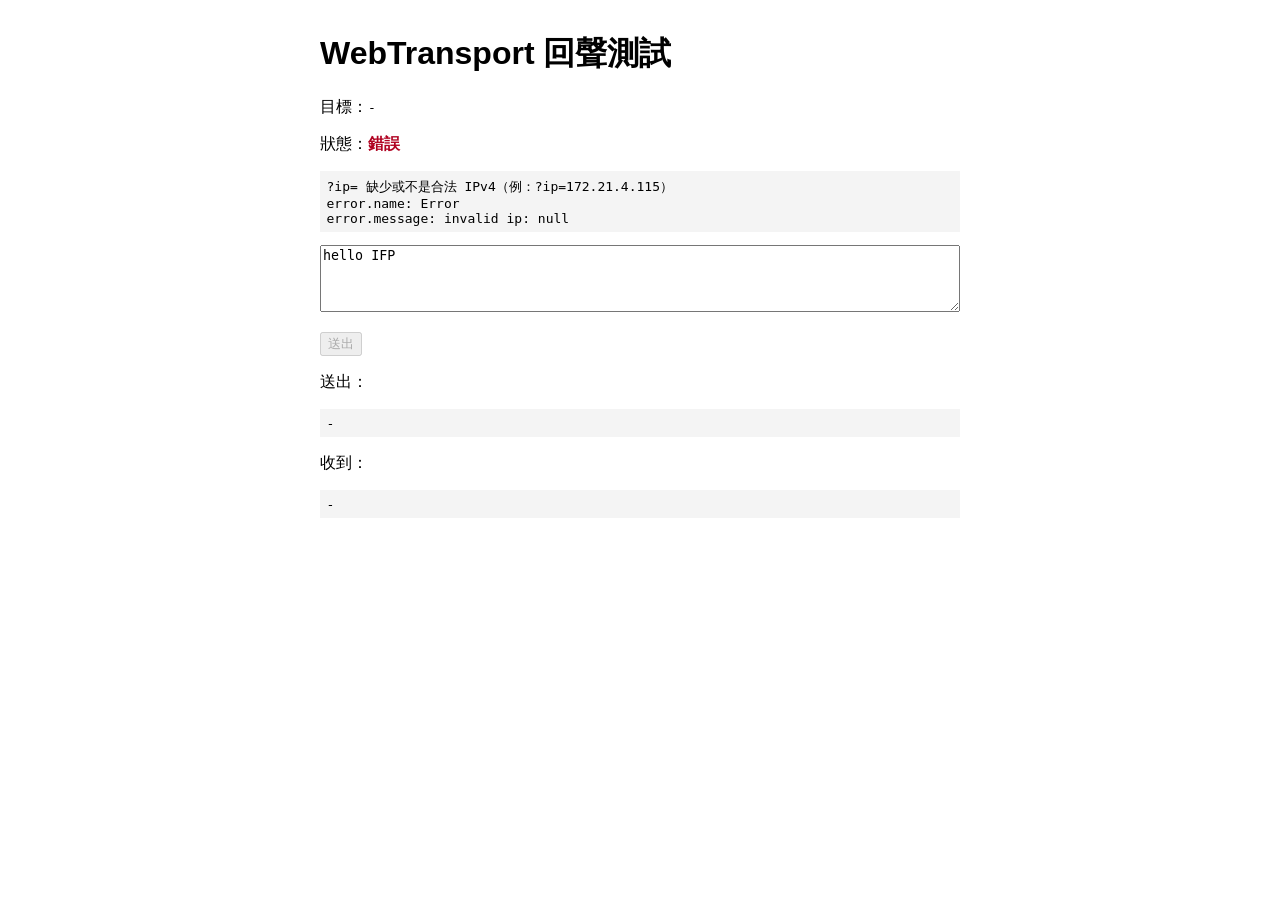
==== index.html @ 833dbcad "feat: 階段 1 WebTransport 回聲測試頁 Co-Authored-By: Claude Opus 5.5 <noreply@anthropic.com>" ====
<!doctype html>
<html lang="zh-Hant">
<head>
<meta charset="utf-8">
<meta name="viewport" content="width=device-width,initial-scale=1">
<title>WebTransport 回聲測試</title>
<style>
  body { font-family: sans-serif; max-width: 640px; margin: 2em auto; padding: 0 1em; }
  #status { font-weight: bold; }
  #status.ok { color: #0a7d2c; }
  #status.err { color: #b00020; }
  textarea { width: 100%; box-sizing: border-box; height: 5em; }
  pre { background: #f4f4f4; padding: .5em; white-space: pre-wrap; word-break: break-all; }
  .same { color: #0a7d2c; } .diff { color: #b00020; }
</style>
</head>
<body>
<h1>WebTransport 回聲測試</h1>
<p>目標：<code id="target">-</code></p>
<p>狀態：<span id="status">尚未連線</span></p>
<pre id="error" hidden></pre>

<textarea id="msg">hello IFP</textarea>
<p><button id="send" disabled>送出</button></p>
<p>送出：<pre id="sent">-</pre></p>
<p>收到：<pre id="recv">-</pre></p>
<p id="cmp"></p>

<script>
'use strict';
const PORT = 8444;
const PATH = '/echo';
const CERT_SHA256_HEX = '6974f8a4a66f7009a10ceba419b7db2340e508e538543037bd6419cc433b2944';

const $ = id => document.getElementById(id);

function setStatus(text, cls) {
  const el = $('status');
  el.textContent = text;
  el.className = cls || '';
}
function showError(prefix, e) {
  const el = $('error');
  el.hidden = false;
  const name = e && e.name ? e.name : typeof e;
  const message = e && e.message ? e.message : String(e);
  el.textContent = prefix + '\nerror.name: ' + name + '\nerror.message: ' + message;
  setStatus('錯誤', 'err');
}
function hexToBytes(hex) {
  const out = new Uint8Array(hex.length / 2);
  for (let i = 0; i < out.length; i++) out[i] = parseInt(hex.substr(i * 2, 2), 16);
  return out;
}
function validIPv4(s) {
  const m = /^(\d{1,3})\.(\d{1,3})\.(\d{1,3})\.(\d{1,3})$/.exec(s || '');
  if (!m) return false;
  return m.slice(1).every(p => Number(p) >= 0 && Number(p) <= 255);
}

let transport = null;

async function connect(url) {
  if (typeof WebTransport === 'undefined') {
    showError('此瀏覽器不支援 WebTransport', new Error('WebTransport is undefined'));
    return;
  }
  setStatus('連線中...');
  try {
    transport = new WebTransport(url, {
      serverCertificateHashes: [{ algorithm: 'sha-256', value: hexToBytes(CERT_SHA256_HEX) }]
    });
    transport.closed.then(
      () => setStatus('連線已關閉'),
      e => showError('連線中斷', e)
    );
    await transport.ready;
    setStatus('已連線', 'ok');
    $('send').disabled = false;
  } catch (e) {
    showError('連線失敗', e);
  }
}

async function sendEcho() {
  const text = $('msg').value;
  $('sent').textContent = text;
  $('recv').textContent = '...';
  $('cmp').textContent = '';
  $('send').disabled = true;
  try {
    const stream = await transport.createBidirectionalStream();
    const writer = stream.writable.getWriter();
    await writer.write(new TextEncoder().encode(text));
    await writer.close();
    const reader = stream.readable.getReader();
    const dec = new TextDecoder();
    let got = '';
    for (;;) {
      const { value, done } = await reader.read();
      if (done) break;
      got += dec.decode(value, { stream: true });
    }
    got += dec.decode();
    $('recv').textContent = got;
    const same = got === text;
    $('cmp').textContent = same ? '相同' : '不相同';
    $('cmp').className = same ? 'same' : 'diff';
  } catch (e) {
    $('recv').textContent = '-';
    showError('送出失敗', e);
  } finally {
    $('send').disabled = false;
  }
}

(function main() {
  const ip = new URLSearchParams(location.search).get('ip');
  if (!validIPv4(ip)) {
    $('target').textContent = '-';
    showError('?ip= 缺少或不是合法 IPv4（例：?ip=172.21.4.115）', new Error('invalid ip: ' + ip));
    return;
  }
  const url = 'https://' + ip + ':' + PORT + PATH;
  $('target').textContent = url;
  $('send').addEventListener('click', sendEcho);
  connect(url);
})();
</script>
</body>
</html>
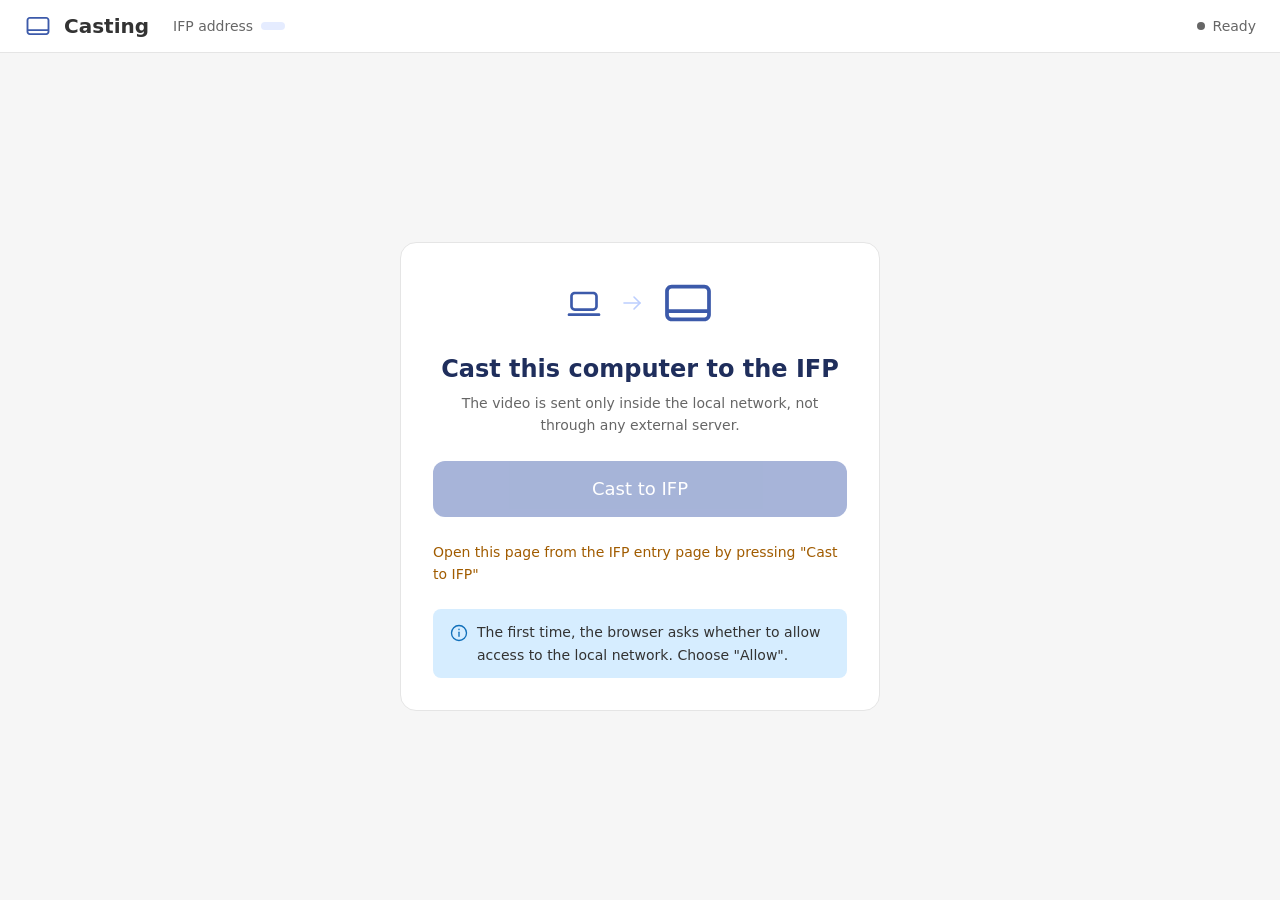
==== commit 5c81ca7b: "feat: 投影頁改用 WebTransport 牽手與 VSDS 樣式 Co-Authored-By: Claude Opus 5.5 <noreply@anthropic.com>" ====
--- a/index.html
+++ b/index.html
@@ -1,131 +1,86 @@
 <!doctype html>
 <html lang="zh-Hant">
 <head>
-<meta charset="utf-8">
-<meta name="viewport" content="width=device-width,initial-scale=1">
-<title>WebTransport 回聲測試</title>
-<style>
-  body { font-family: sans-serif; max-width: 640px; margin: 2em auto; padding: 0 1em; }
-  #status { font-weight: bold; }
-  #status.ok { color: #0a7d2c; }
-  #status.err { color: #b00020; }
-  textarea { width: 100%; box-sizing: border-box; height: 5em; }
-  pre { background: #f4f4f4; padding: .5em; white-space: pre-wrap; word-break: break-all; }
-  .same { color: #0a7d2c; } .diff { color: #b00020; }
-</style>
+  <meta charset="utf-8">
+  <meta name="viewport" content="width=device-width, initial-scale=1">
+  <meta name="color-scheme" content="light dark">
+  <title>Casting</title>
+  <meta name="casting-build" content="pages">
+  <link rel="icon" href="favicon.png" type="image/png">
+  <link rel="stylesheet" href="style.css">
 </head>
-<body>
-<h1>WebTransport 回聲測試</h1>
-<p>目標：<code id="target">-</code></p>
-<p>狀態：<span id="status">尚未連線</span></p>
-<pre id="error" hidden></pre>
+<body class="pages">
+  <!-- Icon sprite (VSDS paths, currentColor). -->
+  <svg width="0" height="0" style="position:absolute" aria-hidden="true" focusable="false">
+    <symbol id="i-ifp" viewBox="0 0 24 24"><path fill-rule="evenodd" clip-rule="evenodd" fill="currentColor" d="M4.99922 4.2002C3.45282 4.2002 2.19922 5.4538 2.19922 7.0002V17.0002C2.19922 18.5466 3.45282 19.8002 4.99922 19.8002H18.9992C20.5456 19.8002 21.7992 18.5466 21.7992 17.0002V7.0002C21.7992 5.4538 20.5456 4.2002 18.9992 4.2002H4.99922ZM3.79922 7.0002C3.79922 6.33745 4.33648 5.8002 4.99922 5.8002H18.9992C19.662 5.8002 20.1992 6.33745 20.1992 7.0002V14.7002H3.79922V7.0002ZM3.79922 16.3002V17.0002C3.79922 17.6629 4.33648 18.2002 4.99922 18.2002H18.9992C19.662 18.2002 20.1992 17.6629 20.1992 17.0002V16.3002H3.79922Z"/></symbol>
+    <symbol id="i-laptop" viewBox="0 0 24 24"><path fill-rule="evenodd" clip-rule="evenodd" fill="currentColor" d="M6.49922 5.2002C4.95282 5.2002 3.69922 6.4538 3.69922 8.0002V14.0002C3.69922 15.5466 4.95282 16.8002 6.49922 16.8002H17.4992C19.0456 16.8002 20.2992 15.5466 20.2992 14.0002V8.0002C20.2992 6.4538 19.0456 5.2002 17.4992 5.2002H6.49922ZM5.29922 8.0002C5.29922 7.33745 5.83648 6.8002 6.49922 6.8002H17.4992C18.162 6.8002 18.6992 7.33745 18.6992 8.0002V14.0002C18.6992 14.6629 18.162 15.2002 17.4992 15.2002H6.49922C5.83648 15.2002 5.29922 14.6629 5.29922 14.0002V8.0002Z"/><path fill="currentColor" d="M2.99922 18.2002C2.55739 18.2002 2.19922 18.5584 2.19922 19.0002C2.19922 19.442 2.55739 19.8002 2.99922 19.8002H20.9992C21.441 19.8002 21.7992 19.442 21.7992 19.0002C21.7992 18.5584 21.441 18.2002 20.9992 18.2002H2.99922Z"/></symbol>
+  </svg>
 
-<textarea id="msg">hello IFP</textarea>
-<p><button id="send" disabled>送出</button></p>
-<p>送出：<pre id="sent">-</pre></p>
-<p>收到：<pre id="recv">-</pre></p>
-<p id="cmp"></p>
+  <header class="topbar">
+    <div class="brand">
+      <svg class="brand-icon" viewBox="0 0 24 24" aria-hidden="true"><use href="#i-ifp"/></svg>
+      <h1 data-i18n="title">Casting</h1>
+    </div>
+    <div class="addr"><span data-i18n="addr">IFP 位址</span><code id="ifpAddr"></code></div>
+    <div class="state" id="stateRow" data-state="idle" role="status" aria-live="polite">
+      <span class="dot"></span><span id="status"></span>
+    </div>
+  </header>
 
-<script>
-'use strict';
-const PORT = 8444;
-const PATH = '/echo';
-const CERT_SHA256_HEX = '6974f8a4a66f7009a10ceba419b7db2340e508e538543037bd6419cc433b2944';
+  <main class="layout">
 
-const $ = id => document.getElementById(id);
+    <!-- PC -> IFP: side panel (on the Pages build this is the single centered card). -->
+    <aside class="side">
+      <section class="card">
 
-function setStatus(text, cls) {
-  const el = $('status');
-  el.textContent = text;
-  el.className = cls || '';
-}
-function showError(prefix, e) {
-  const el = $('error');
-  el.hidden = false;
-  const name = e && e.name ? e.name : typeof e;
-  const message = e && e.message ? e.message : String(e);
-  el.textContent = prefix + '\nerror.name: ' + name + '\nerror.message: ' + message;
-  setStatus('錯誤', 'err');
-}
-function hexToBytes(hex) {
-  const out = new Uint8Array(hex.length / 2);
-  for (let i = 0; i < out.length; i++) out[i] = parseInt(hex.substr(i * 2, 2), 16);
-  return out;
-}
-function validIPv4(s) {
-  const m = /^(\d{1,3})\.(\d{1,3})\.(\d{1,3})\.(\d{1,3})$/.exec(s || '');
-  if (!m) return false;
-  return m.slice(1).every(p => Number(p) >= 0 && Number(p) <= 255);
-}
+        <!-- Pages build only: laptop -> IFP picture and the idle / casting headline. -->
+        <div class="pages-only pg-hero" aria-hidden="true">
+          <svg class="pg-laptop" viewBox="0 0 24 24"><use href="#i-laptop"/></svg>
+          <svg class="pg-arrow" viewBox="0 0 24 24" fill="none" stroke="currentColor" stroke-width="1.6" stroke-linecap="round" stroke-linejoin="round"><path d="M4 12h16"/><path d="M14 6l6 6-6 6"/></svg>
+          <svg class="pg-ifp" viewBox="0 0 24 24"><use href="#i-ifp"/></svg>
+        </div>
+        <div class="pages-only pg-text">
+          <h2 class="pg-idle" data-i18n="castTitle">把電腦畫面投到 IFP</h2>
+          <h2 class="pg-casting" data-i18n="castingTitle">正在投放到 IFP</h2>
+          <p class="pg-idle" data-i18n="castLanNote"></p>
+          <p class="pg-casting" data-i18n="castKeepOpen"></p>
+        </div>
 
-let transport = null;
+        <button id="castBtn" class="btn primary" type="button" data-i18n="castBtn">投放到 IFP</button>
+        <button id="stopCastBtn" class="btn stop" type="button" data-i18n="stop" hidden>停止投放</button>
+        <p id="castHint" class="hint" hidden></p>
 
-async function connect(url) {
-  if (typeof WebTransport === 'undefined') {
-    showError('此瀏覽器不支援 WebTransport', new Error('WebTransport is undefined'));
-    return;
-  }
-  setStatus('連線中...');
-  try {
-    transport = new WebTransport(url, {
-      serverCertificateHashes: [{ algorithm: 'sha-256', value: hexToBytes(CERT_SHA256_HEX) }]
-    });
-    transport.closed.then(
-      () => setStatus('連線已關閉'),
-      e => showError('連線中斷', e)
-    );
-    await transport.ready;
-    setStatus('已連線', 'ok');
-    $('send').disabled = false;
-  } catch (e) {
-    showError('連線失敗', e);
-  }
-}
+        <!-- PIN gate for casting only: shown when casting is requested without a valid session cookie. -->
+        <form id="pinView" class="pin" hidden>
+          <label for="pinInput" data-i18n="pinLabel">IFP 上顯示的 6 位數 PIN</label>
+          <input id="pinInput" inputmode="numeric" autocomplete="off" maxlength="6" pattern="[0-9]{6}" size="8">
+          <div id="pinError"></div>
+          <button id="pinBtn" class="btn primary" type="submit" data-i18n="pinOk">開始投放</button>
+          <button id="pinCancelBtn" class="btn quiet" type="button" data-i18n="pinCancel">取消</button>
+        </form>
 
-async function sendEcho() {
-  const text = $('msg').value;
-  $('sent').textContent = text;
-  $('recv').textContent = '...';
-  $('cmp').textContent = '';
-  $('send').disabled = true;
-  try {
-    const stream = await transport.createBidirectionalStream();
-    const writer = stream.writable.getWriter();
-    await writer.write(new TextEncoder().encode(text));
-    await writer.close();
-    const reader = stream.readable.getReader();
-    const dec = new TextDecoder();
-    let got = '';
-    for (;;) {
-      const { value, done } = await reader.read();
-      if (done) break;
-      got += dec.decode(value, { stream: true });
-    }
-    got += dec.decode();
-    $('recv').textContent = got;
-    const same = got === text;
-    $('cmp').textContent = same ? '相同' : '不相同';
-    $('cmp').className = same ? 'same' : 'diff';
-  } catch (e) {
-    $('recv').textContent = '-';
-    showError('送出失敗', e);
-  } finally {
-    $('send').disabled = false;
-  }
-}
+        <div class="pages-only pg-note pg-idle">
+          <svg viewBox="0 0 24 24" fill="none" stroke="currentColor" stroke-width="1.6" stroke-linecap="round" aria-hidden="true"><circle cx="12" cy="12" r="9"/><path d="M12 11v5"/><path d="M12 7.5v.5"/></svg>
+          <span data-i18n="lanPermission"></span>
+        </div>
 
-(function main() {
-  const ip = new URLSearchParams(location.search).get('ip');
-  if (!validIPv4(ip)) {
-    $('target').textContent = '-';
-    showError('?ip= 缺少或不是合法 IPv4（例：?ip=172.21.4.115）', new Error('invalid ip: ' + ip));
-    return;
-  }
-  const url = 'https://' + ip + ':' + PORT + PATH;
-  $('target').textContent = url;
-  $('send').addEventListener('click', sendEcho);
-  connect(url);
-})();
-</script>
+      </section>
+
+      <details id="advanced" class="advanced">
+        <summary data-i18n="advanced">進階設定</summary>
+        <div class="diag-title" data-i18n="diag">診斷資訊</div>
+        <div id="castStats" class="stats"></div>
+      </details>
+    </aside>
+
+    <!-- Pages build only: where to watch the IFP screen. The link is filled in by app.js from ?ip=. -->
+    <p id="viewRow" class="pages-only pg-foot" hidden><span data-i18n="viewPre"></span><a id="viewLink" href="#"></a></p>
+  </main>
+
+  <script src="common.js"></script>
+  <script src="fingerprints.js"></script>
+  <script src="wt.js"></script>
+  <script src="rtccast.js"></script>
+  <script src="app.js"></script>
 </body>
 </html>
--- a/style.css
+++ b/style.css
@@ -0,0 +1,309 @@
+/* Casting connect page. System fonts only, no external resources. Light and dark follow prefers-color-scheme.
+   Colors come from the Casting design drafts (VSDS tokens); the dark set is the VSDS inverse series. */
+:root {
+  color-scheme: light dark;
+  --bg: #f6f6f6;
+  --surface: #ffffff;            /* top bar and cards */
+  --line: #e5e5e5;
+  --text: #333333;
+  --muted: #666666;
+  --title: #1f2e5c;              /* external page headline */
+  --receive-title: #1f2e5c;
+  --brand: #3c5aaa;              /* logo, card icon, focus ring */
+  --link: #3c5aaa;
+  --link-hover: #2f3e6d;
+  --primary: #3c5aaa;
+  --primary-hover: #2f3e6d;      /* not in the drafts */
+  --primary-text: #ffffff;
+  --quiet-hover: #e5ecff;        /* not in the drafts */
+  --danger: #db0025;
+  --danger-hover: #b8001f;       /* not in the drafts */
+  --danger-text: #db0025;        /* error text on surface; same as --danger on light */
+  --warn: #a15c00;               /* not in the drafts */
+  --chip-bg: #e5ecff;
+  --chip-text: #1f2e5c;
+  --receive-bg: #f6f9ff;
+  --receive-border: #bccefe;
+  --receive-icon: #3c5aaa;
+  --receive-hint: #666666;
+  --arrow: #bccefe;
+  --ok-bg: #e7f7d0;
+  --ok-dot: #48720f;
+  --ok-text: #333333;
+  --ok-icon: #48720f;
+  --note-bg: #d6edff;
+  --note-icon: #106fba;
+  --note-text: #333333;
+  --input-bg: #ffffff;
+  --input-border: #4d4d4d;
+  --input-text: #333333;
+  --tool-bg: rgba(255, 255, 255, 0.92);
+  --tool-text: #333333;
+  --font-mono: "Space Mono", ui-monospace, Consolas, monospace;
+}
+@media (prefers-color-scheme: dark) {
+  :root {
+    --bg: #000000;
+    --surface: #2a2a2a;
+    --line: #4d4d4d;
+    --text: #ffffff;
+    --muted: #cfcfcf;
+    --title: #e5ecff;
+    --receive-title: #ffffff;
+    --brand: #5d80ed;
+    --link: #bccefe;
+    --link-hover: #e5ecff;
+    --primary: #3c5aaa;
+    --primary-hover: #4d6cbd;
+    --quiet-hover: #2f3e6d;
+    --danger: #db0025;
+    --danger-hover: #f01a3d;
+    --danger-text: #ff7a8f;
+    --warn: #ffb454;
+    --chip-bg: #2f3e6d;
+    --chip-text: #e5ecff;
+    --receive-bg: #1f2e5c;
+    --receive-border: #41538a;
+    --receive-icon: #bccefe;
+    --receive-hint: #e5ecff;
+    --arrow: #41538a;
+    --ok-bg: #48720f;
+    --ok-dot: #e7f7d0;
+    --ok-text: #ffffff;
+    --ok-icon: #e7f7d0;
+    --note-bg: #106fba;
+    --note-icon: #ffffff;
+    --note-text: #ffffff;
+    --input-bg: #000000;
+    --input-border: #666666;
+    --input-text: #ffffff;
+    --tool-bg: rgba(42, 42, 42, 0.92);
+    --tool-text: #ffffff;
+  }
+}
+
+* { box-sizing: border-box; }
+[hidden] { display: none !important; }
+html, body { margin: 0; }
+body {
+  font-family: Inter, "Noto Sans TC", system-ui, -apple-system, "Segoe UI", "PingFang TC", "Microsoft JhengHei", sans-serif;
+  background: var(--bg);
+  color: var(--text);
+  min-height: 100vh;
+  display: flex;
+  flex-direction: column;
+}
+a { color: var(--link); }
+a:hover { color: var(--link-hover); }
+
+/* One compact bar: brand, IFP address, state. */
+.topbar {
+  display: flex;
+  flex-wrap: wrap;
+  align-items: center;
+  gap: 8px 24px;
+  padding: 12px 24px;
+  background: var(--surface);
+  border-bottom: 1px solid var(--line);
+}
+.brand { display: flex; align-items: center; gap: 12px; }
+.brand-icon { width: 28px; height: 28px; flex: none; color: var(--brand); }
+h1 { font-size: 20px; font-weight: 700; line-height: 1.2; margin: 0; }
+h2 { font-size: 18px; font-weight: 700; line-height: 1.4; margin: 0; }
+.addr { display: flex; align-items: center; gap: 8px; font-size: 14px; color: var(--muted); }
+.addr code {
+  font-family: var(--font-mono);
+  background: var(--chip-bg);
+  color: var(--chip-text);
+  padding: 4px 12px;
+  border-radius: 9999px;
+  font-size: 14px;
+  word-break: break-all;
+}
+.state {
+  display: flex;
+  align-items: center;
+  gap: 8px;
+  min-height: 24px;
+  margin-left: auto;
+  font-size: 14px;
+  font-weight: 500;
+  color: var(--muted);
+}
+.dot { width: 8px; height: 8px; border-radius: 50%; background: var(--muted); flex: none; }
+/* Casting / receiving: green status label. */
+.state[data-state="casting"], .state[data-state="receiving"] {
+  padding: 4px 12px;
+  border-radius: 9999px;
+  background: var(--ok-bg);
+  color: var(--ok-text);
+}
+.state[data-state="casting"] .dot, .state[data-state="receiving"] .dot { background: var(--ok-dot); }
+.state[data-state="error"] .dot { background: var(--danger); }
+.state[data-state="error"] #status { color: var(--danger-text); }
+#status { overflow-wrap: anywhere; }
+
+/* IFP page: the receive area takes the width, casting sits in a side panel (wraps below on narrow screens). */
+.layout {
+  display: flex;
+  flex-wrap: wrap;
+  align-items: flex-start;
+  gap: 16px;
+  width: 100%;
+  max-width: 1600px;
+  margin: 0 auto;
+  padding: 16px 24px;
+}
+.receive { flex: 999 1 560px; min-width: 0; }
+.receive-idle {
+  display: flex;
+  flex-direction: column;
+  align-items: center;
+  justify-content: center;
+  gap: 16px;
+  min-height: 520px;
+  padding: 24px;
+  text-align: center;
+  background: var(--receive-bg);
+  border: 2px dashed var(--receive-border);
+  border-radius: 16px;
+}
+.receive-icon { width: 72px; height: 72px; color: var(--receive-icon); }
+.receive-idle h2 { font-size: 24px; line-height: 1.2; color: var(--receive-title); }
+.receive-idle .hint { font-size: 14px; line-height: 1.6; }
+.side { flex: 1 1 360px; max-width: 420px; display: flex; flex-direction: column; gap: 12px; min-width: 0; }
+.card {
+  background: var(--surface);
+  border: 1px solid var(--line);
+  border-radius: 16px;
+  padding: 24px;
+  display: flex;
+  flex-direction: column;
+  gap: 16px;
+}
+.card-head { display: flex; align-items: center; gap: 8px; }
+.card-head svg { width: 24px; height: 24px; flex: none; color: var(--brand); }
+
+.btn {
+  appearance: none;
+  border: 0;
+  border-radius: 12px;
+  font: inherit;
+  font-size: 18px;
+  font-weight: 500;
+  padding: 0 24px;
+  min-height: 56px;
+  cursor: pointer;
+  width: 100%;
+  background: var(--primary);
+  color: var(--primary-text);
+}
+.btn.big { width: auto; min-width: 280px; }
+.btn.primary:hover:not(:disabled) { background: var(--primary-hover); }
+.btn.stop, .btn.stop:hover:not(:disabled) { background: var(--danger); color: #ffffff; }
+.btn.stop:hover:not(:disabled) { background: var(--danger-hover); }
+.btn.quiet { min-height: 40px; background: transparent; color: var(--link); font-size: 16px; }
+.btn.quiet:hover:not(:disabled) { background: var(--quiet-hover); }
+.btn:disabled { opacity: 0.45; cursor: not-allowed; }
+.btn:focus-visible, input:focus-visible, summary:focus-visible, a:focus-visible { outline: 3px solid var(--brand); outline-offset: 2px; }
+.hint { font-size: 14px; line-height: 1.6; color: var(--warn); margin: 0; }
+.hint.info { color: var(--receive-hint); }
+.note-text { margin: 0; font-size: 14px; line-height: 1.6; color: var(--muted); }
+.note-text.legacy { border-top: 1px solid var(--line); padding-top: 16px; }
+
+/* PIN form: label, big input, submit, quiet cancel. */
+.pin { display: flex; flex-direction: column; gap: 12px; margin: 0; }
+.pin label { font-size: 14px; font-weight: 500; line-height: 1.2; }
+#pinInput {
+  width: 100%;
+  height: 56px;
+  padding: 0 16px;
+  font-family: var(--font-mono);
+  font-size: 24px;
+  letter-spacing: 8px;
+  text-align: center;
+  border-radius: 8px;
+  border: 1px solid var(--input-border);
+  background: var(--input-bg);
+  color: var(--input-text);
+}
+#pinError { font-size: 14px; line-height: 1.6; color: var(--danger-text); }
+#pinError:empty { display: none; }
+
+details.advanced { padding: 0 8px; }
+details.advanced summary { cursor: pointer; font-size: 14px; color: var(--muted); padding: 8px 0; }
+.diag-title { font-size: 12px; color: var(--muted); margin: 12px 0 4px; }
+.stats { font-family: var(--font-mono); font-size: 12px; line-height: 1.6; color: var(--muted); overflow-wrap: anywhere; min-height: 1.3em; }
+
+#receiveStage { position: relative; background: #000; border-radius: 16px; overflow: hidden; }
+#receiveStage video { display: block; width: 100%; max-height: calc(100vh - 90px); object-fit: contain; background: #000; outline: none; touch-action: none; user-select: none; }
+#receiveStage:fullscreen { display: flex; align-items: center; justify-content: center; border-radius: 0; }
+#receiveStage:fullscreen video { max-height: 100vh; height: 100%; }
+.stage-tools { position: absolute; top: 10px; right: 10px; display: flex; gap: 8px; z-index: 2; }
+.tool {
+  appearance: none;
+  border: 0;
+  border-radius: 8px;
+  padding: 8px 12px;
+  font: inherit;
+  font-size: 14px;
+  background: var(--tool-bg);
+  color: var(--tool-text);
+  cursor: pointer;
+}
+.tool.stop { background: var(--danger); color: #ffffff; }
+
+/* ---- Pages build (body.pages): one centered card ---------------------------------------------------- */
+.pages-only { display: none; }
+body.pages .layout { flex: 1; flex-direction: column; flex-wrap: nowrap; align-items: center; justify-content: center; padding: 32px 16px; }
+body.pages .side {
+  flex: none;
+  width: 100%;
+  max-width: 480px;
+  gap: 0;
+  padding: 32px;
+  background: var(--surface);
+  border: 1px solid var(--line);
+  border-radius: 16px;
+}
+body.pages .card { background: none; border: 0; border-radius: 0; padding: 0; gap: 24px; }
+body.pages .pg-hero { display: flex; align-items: center; justify-content: center; gap: 16px; color: var(--brand); }
+body.pages .pg-laptop { width: 40px; height: 40px; }
+body.pages .pg-arrow { width: 24px; height: 24px; color: var(--arrow); }
+body.pages .pg-ifp { width: 56px; height: 56px; }
+body.pages .pg-text { display: flex; flex-direction: column; gap: 8px; text-align: center; }
+body.pages .pg-text h2 { font-size: 24px; line-height: 1.2; color: var(--title); }
+body.pages .pg-text p { margin: 0; font-size: 14px; line-height: 1.6; color: var(--muted); }
+body.pages .pg-note {
+  display: flex;
+  gap: 8px;
+  padding: 12px 16px;
+  border-radius: 8px;
+  background: var(--note-bg);
+  color: var(--note-text);
+  font-size: 14px;
+  line-height: 1.6;
+}
+body.pages .pg-note svg { width: 20px; height: 20px; flex: none; margin-top: 2px; color: var(--note-icon); }
+body.pages .pg-foot { display: block; margin: 16px 0 0; font-size: 12px; line-height: 1.6; color: var(--muted); }
+/* Diagnostics sit at the bottom of the card, and only while casting. */
+body.pages .advanced { margin-top: 24px; padding: 12px 0 0; border-top: 1px solid var(--line); }
+body.pages .advanced summary { padding: 0; }
+body.pages:not([data-state="casting"]) .advanced { display: none; }
+/* Casting: headline, hint and the hero turn green; the idle-only note goes away. */
+.pg-casting { display: none; }
+body.pages[data-state="casting"] .pg-hero { color: var(--ok-icon); }
+body.pages[data-state="casting"] .pg-arrow { color: var(--ok-icon); }
+body.pages[data-state="casting"] .pg-idle, body.pages[data-state="casting"] .pg-foot { display: none; }
+body.pages[data-state="casting"] .pg-casting { display: block; }
+
+/* Narrow screens: one column, receive area first. */
+@media (max-width: 900px) {
+  .side { max-width: none; }
+  .receive-idle { min-height: 260px; }
+  .btn.big { min-width: 0; width: 100%; }
+  .topbar { padding: 10px 12px; }
+  .layout { padding: 12px; }
+  body.pages .layout { padding: 24px 12px; }
+  body.pages .side { max-width: 480px; padding: 24px; }
+}
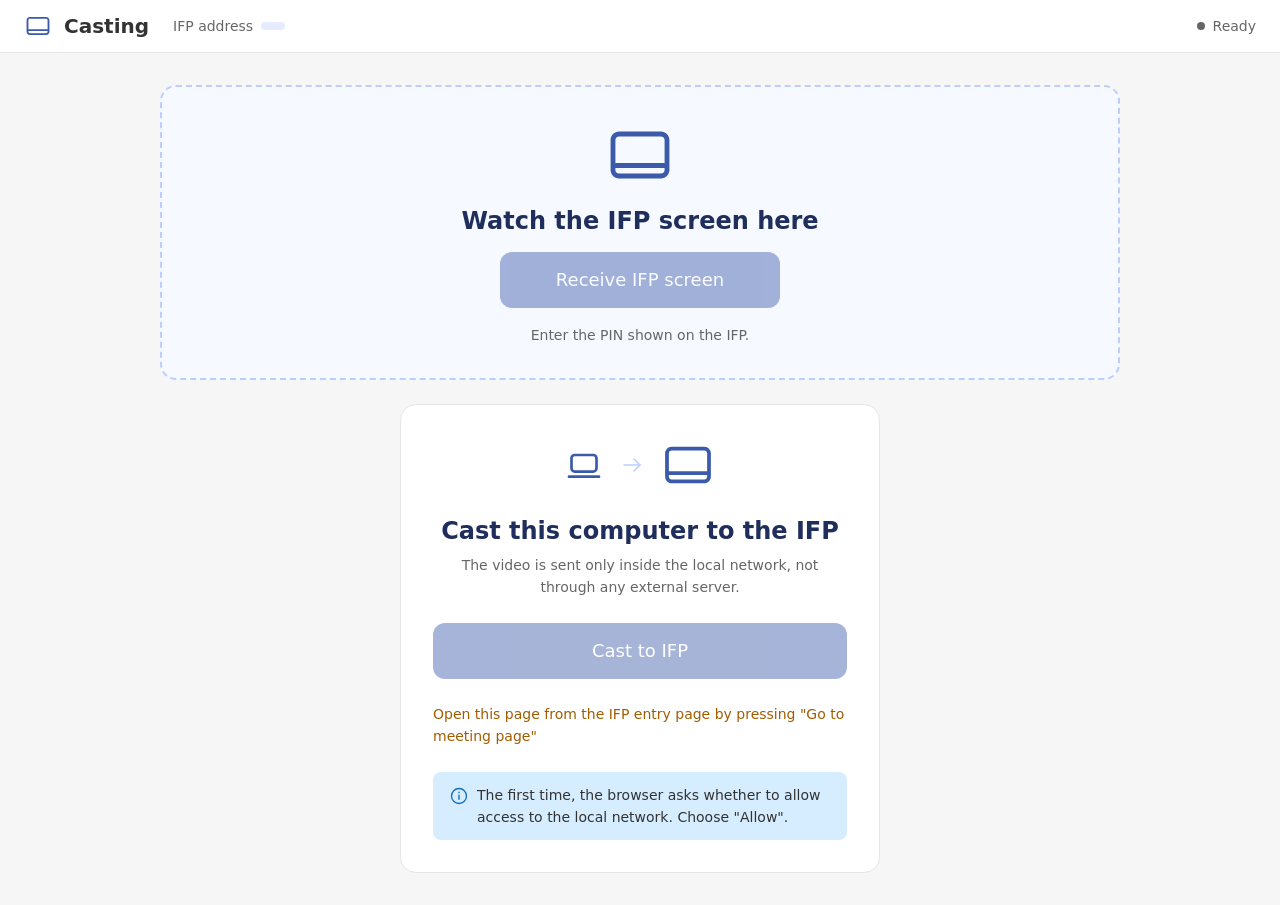
==== commit 068d04d2: "feat: 正式網頁換成 Casting 會議新版 正式路徑改成第 2 輪新版網頁：收看與投放只走 WebTransport 8444 並要求 PIN，連不上 IFP 時提示先開始會議。預覽目錄 pr" ====
--- a/index.html
+++ b/index.html
@@ -28,6 +28,25 @@
   </header>
 
   <main class="layout">
+    <!-- IFP -> PC: the main area. Idle shows the big receive button; receiving plays WebRTC into the video. -->
+    <section class="receive" aria-labelledby="receiveTitle">
+      <div id="receiveIdle" class="receive-idle">
+        <svg class="receive-icon" viewBox="0 0 24 24" aria-hidden="true"><use href="#i-ifp"/></svg>
+        <h2 id="receiveTitle" data-i18n="receiveTitle">在這裡看 IFP 的畫面</h2>
+        <button id="receiveBtn" class="btn primary big" type="button" data-i18n="receiveBtn">接收 IFP 畫面</button>
+        <p class="hint info" data-i18n="receiveHint"></p>
+      </div>
+      <div id="receiveWrap" hidden>
+        <div id="receiveStage">
+          <div class="stage-tools">
+            <button id="unmuteBtn" class="tool" type="button" data-i18n="unmute" hidden>開啟聲音</button>
+            <button id="fullscreenBtn" class="tool" type="button" data-i18n="fullscreen">全螢幕</button>
+            <button id="stopReceiveBtn" class="tool stop" type="button" data-i18n="stopReceive" hidden>停止接收</button>
+          </div>
+          <video id="receiveVideo" autoplay muted playsinline tabindex="0" hidden></video>
+        </div>
+      </div>
+    </section>
 
     <!-- PC -> IFP: side panel (on the Pages build this is the single centered card). -->
     <aside class="side">
@@ -50,7 +69,7 @@
         <button id="stopCastBtn" class="btn stop" type="button" data-i18n="stop" hidden>停止投放</button>
         <p id="castHint" class="hint" hidden></p>
 
-        <!-- PIN gate for casting only: shown when casting is requested without a valid session cookie. -->
+        <!-- PIN gate for casting and watching: shown when either is requested without a login token. -->
         <form id="pinView" class="pin" hidden>
           <label for="pinInput" data-i18n="pinLabel">IFP 上顯示的 6 位數 PIN</label>
           <input id="pinInput" inputmode="numeric" autocomplete="off" maxlength="6" pattern="[0-9]{6}" size="8">
@@ -63,23 +82,22 @@
           <svg viewBox="0 0 24 24" fill="none" stroke="currentColor" stroke-width="1.6" stroke-linecap="round" aria-hidden="true"><circle cx="12" cy="12" r="9"/><path d="M12 11v5"/><path d="M12 7.5v.5"/></svg>
           <span data-i18n="lanPermission"></span>
         </div>
-
       </section>
 
       <details id="advanced" class="advanced">
         <summary data-i18n="advanced">進階設定</summary>
         <div class="diag-title" data-i18n="diag">診斷資訊</div>
         <div id="castStats" class="stats"></div>
+        <div id="receiveStats" class="stats"></div>
       </details>
     </aside>
-
-    <!-- Pages build only: where to watch the IFP screen. The link is filled in by app.js from ?ip=. -->
-    <p id="viewRow" class="pages-only pg-foot" hidden><span data-i18n="viewPre"></span><a id="viewLink" href="#"></a></p>
   </main>
 
   <script src="common.js"></script>
   <script src="fingerprints.js"></script>
   <script src="wt.js"></script>
+  <script src="remote-input.js"></script>
+  <script src="whep.js"></script>
   <script src="rtccast.js"></script>
   <script src="app.js"></script>
 </body>
--- a/style.css
+++ b/style.css
@@ -208,8 +208,6 @@
 .btn:focus-visible, input:focus-visible, summary:focus-visible, a:focus-visible { outline: 3px solid var(--brand); outline-offset: 2px; }
 .hint { font-size: 14px; line-height: 1.6; color: var(--warn); margin: 0; }
 .hint.info { color: var(--receive-hint); }
-.note-text { margin: 0; font-size: 14px; line-height: 1.6; color: var(--muted); }
-.note-text.legacy { border-top: 1px solid var(--line); padding-top: 16px; }
 
 /* PIN form: label, big input, submit, quiet cancel. */
 .pin { display: flex; flex-direction: column; gap: 12px; margin: 0; }
@@ -285,7 +283,10 @@
   line-height: 1.6;
 }
 body.pages .pg-note svg { width: 20px; height: 20px; flex: none; margin-top: 2px; color: var(--note-icon); }
-body.pages .pg-foot { display: block; margin: 16px 0 0; font-size: 12px; line-height: 1.6; color: var(--muted); }
+/* The receive area sits above the card, in the same column. */
+body.pages .layout { gap: 24px; }
+body.pages .receive { flex: none; width: 100%; max-width: 960px; }
+body.pages .receive-idle { min-height: 0; padding: 32px 24px; }
 /* Diagnostics sit at the bottom of the card, and only while casting. */
 body.pages .advanced { margin-top: 24px; padding: 12px 0 0; border-top: 1px solid var(--line); }
 body.pages .advanced summary { padding: 0; }
@@ -294,8 +295,13 @@
 .pg-casting { display: none; }
 body.pages[data-state="casting"] .pg-hero { color: var(--ok-icon); }
 body.pages[data-state="casting"] .pg-arrow { color: var(--ok-icon); }
-body.pages[data-state="casting"] .pg-idle, body.pages[data-state="casting"] .pg-foot { display: none; }
+body.pages[data-state="casting"] .pg-idle { display: none; }
 body.pages[data-state="casting"] .pg-casting { display: block; }
+
+/* IFP entry page (portal.html on :8080): one card with a single button. */
+.portal { flex: 1; display: flex; align-items: center; justify-content: center; padding: 32px 16px; }
+.portal-card { width: 100%; max-width: 480px; padding: 32px; gap: 24px; text-align: center; }
+.portal-card p { margin: 0; font-size: 14px; line-height: 1.6; color: var(--muted); }
 
 /* Narrow screens: one column, receive area first. */
 @media (max-width: 900px) {
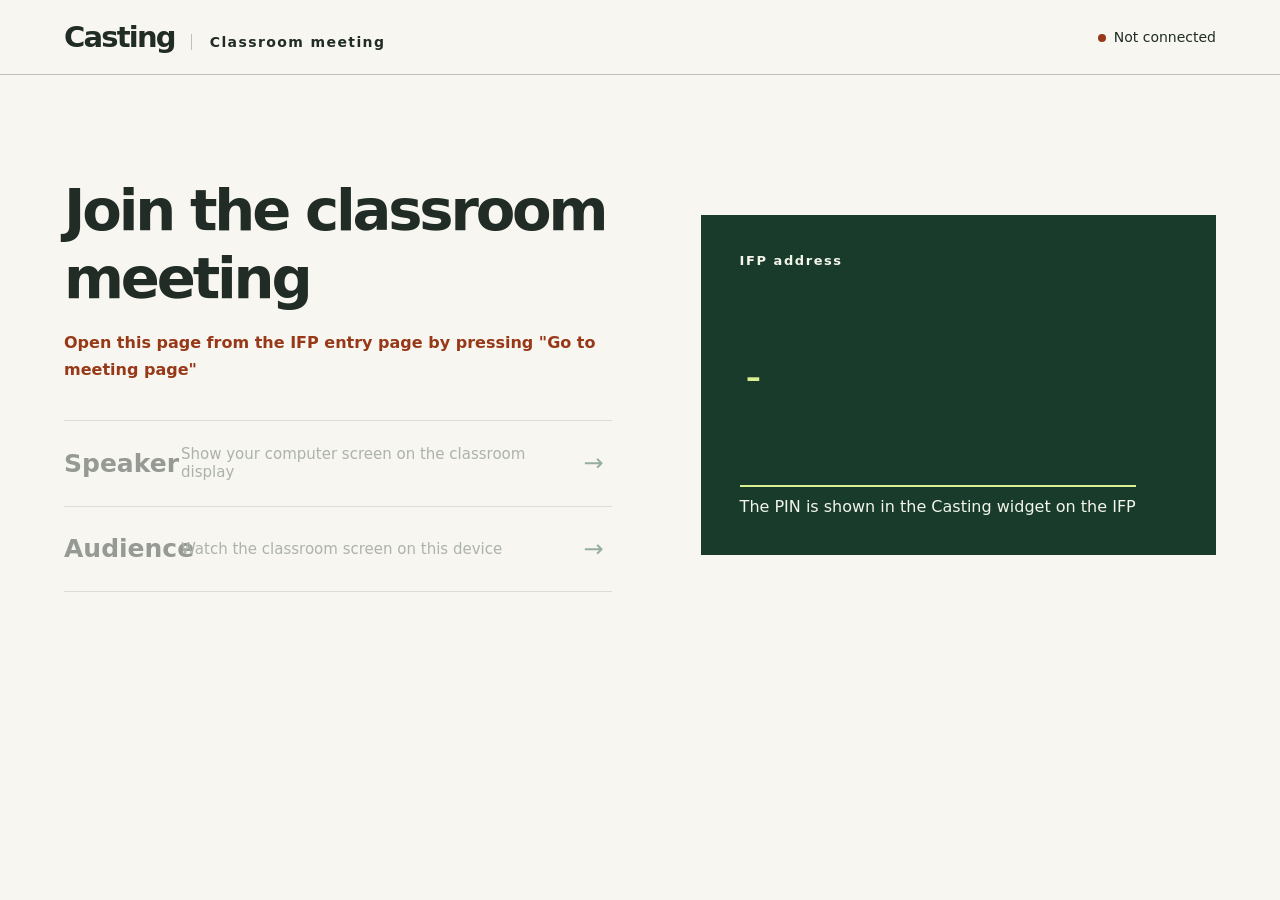
==== commit 66c4fbc0: "feat: 更新 Casting 會議網頁（共用區） 外網網頁改由 Casting 的 web 資源產生，帶入會議與共用區的新版前端。  Co-Authored-By: Claude Opus 5.5" ====
--- a/index.html
+++ b/index.html
@@ -3,94 +3,76 @@
 <head>
   <meta charset="utf-8">
   <meta name="viewport" content="width=device-width, initial-scale=1">
-  <meta name="color-scheme" content="light dark">
+  <meta name="color-scheme" content="light">
   <title>Casting</title>
-  <meta name="casting-build" content="pages">
   <link rel="icon" href="favicon.png" type="image/png">
   <link rel="stylesheet" href="style.css">
 </head>
-<body class="pages">
-  <!-- Icon sprite (VSDS paths, currentColor). -->
-  <svg width="0" height="0" style="position:absolute" aria-hidden="true" focusable="false">
-    <symbol id="i-ifp" viewBox="0 0 24 24"><path fill-rule="evenodd" clip-rule="evenodd" fill="currentColor" d="M4.99922 4.2002C3.45282 4.2002 2.19922 5.4538 2.19922 7.0002V17.0002C2.19922 18.5466 3.45282 19.8002 4.99922 19.8002H18.9992C20.5456 19.8002 21.7992 18.5466 21.7992 17.0002V7.0002C21.7992 5.4538 20.5456 4.2002 18.9992 4.2002H4.99922ZM3.79922 7.0002C3.79922 6.33745 4.33648 5.8002 4.99922 5.8002H18.9992C19.662 5.8002 20.1992 6.33745 20.1992 7.0002V14.7002H3.79922V7.0002ZM3.79922 16.3002V17.0002C3.79922 17.6629 4.33648 18.2002 4.99922 18.2002H18.9992C19.662 18.2002 20.1992 17.6629 20.1992 17.0002V16.3002H3.79922Z"/></symbol>
-    <symbol id="i-laptop" viewBox="0 0 24 24"><path fill-rule="evenodd" clip-rule="evenodd" fill="currentColor" d="M6.49922 5.2002C4.95282 5.2002 3.69922 6.4538 3.69922 8.0002V14.0002C3.69922 15.5466 4.95282 16.8002 6.49922 16.8002H17.4992C19.0456 16.8002 20.2992 15.5466 20.2992 14.0002V8.0002C20.2992 6.4538 19.0456 5.2002 17.4992 5.2002H6.49922ZM5.29922 8.0002C5.29922 7.33745 5.83648 6.8002 6.49922 6.8002H17.4992C18.162 6.8002 18.6992 7.33745 18.6992 8.0002V14.0002C18.6992 14.6629 18.162 15.2002 17.4992 15.2002H6.49922C5.83648 15.2002 5.29922 14.6629 5.29922 14.0002V8.0002Z"/><path fill="currentColor" d="M2.99922 18.2002C2.55739 18.2002 2.19922 18.5584 2.19922 19.0002C2.19922 19.442 2.55739 19.8002 2.99922 19.8002H20.9992C21.441 19.8002 21.7992 19.442 21.7992 19.0002C21.7992 18.5584 21.441 18.2002 20.9992 18.2002H2.99922Z"/></symbol>
-  </svg>
-
-  <header class="topbar">
-    <div class="brand">
-      <svg class="brand-icon" viewBox="0 0 24 24" aria-hidden="true"><use href="#i-ifp"/></svg>
-      <h1 data-i18n="title">Casting</h1>
-    </div>
-    <div class="addr"><span data-i18n="addr">IFP 位址</span><code id="ifpAddr"></code></div>
-    <div class="state" id="stateRow" data-state="idle" role="status" aria-live="polite">
-      <span class="dot"></span><span id="status"></span>
+<body>
+  <!-- Casting meeting page. Only served from GitHub Pages (tools/pages/build-pages.sh); the IFP's :8080 serves portal.html. -->
+  <header>
+    <div class="wrap">
+      <div class="brand">Casting<span data-i18n="brandSub">教室會議</span></div>
+      <span class="status" id="status" data-state="idle" role="status" aria-live="polite"></span>
     </div>
   </header>
 
-  <main class="layout">
-    <!-- IFP -> PC: the main area. Idle shows the big receive button; receiving plays WebRTC into the video. -->
-    <section class="receive" aria-labelledby="receiveTitle">
-      <div id="receiveIdle" class="receive-idle">
-        <svg class="receive-icon" viewBox="0 0 24 24" aria-hidden="true"><use href="#i-ifp"/></svg>
-        <h2 id="receiveTitle" data-i18n="receiveTitle">在這裡看 IFP 的畫面</h2>
-        <button id="receiveBtn" class="btn primary big" type="button" data-i18n="receiveBtn">接收 IFP 畫面</button>
-        <p class="hint info" data-i18n="receiveHint"></p>
+  <main class="wrap">
+    <section id="entry" class="entry">
+      <div>
+        <h1 id="title" tabindex="-1"></h1>
+        <p id="notice" class="notice" role="alert" hidden></p>
+        <p id="intro" class="intro"></p>
+        <div id="roles">
+          <button class="role" type="button" data-speaker="yes"><strong data-i18n="speaker">演講者</strong><small data-i18n="speakerDesc"></small><span class="arrow" aria-hidden="true">→</span></button>
+          <button class="role" type="button" data-speaker="no"><strong data-i18n="audience">聽眾</strong><small data-i18n="audienceDesc"></small><span class="arrow" aria-hidden="true">→</span></button>
+        </div>
+        <form id="gate" hidden novalidate>
+          <label for="pin" data-i18n="pinLabel"></label>
+          <div class="pinrow">
+            <input id="pin" inputmode="numeric" maxlength="6" autocomplete="off" aria-describedby="error">
+            <button id="pinBtn" class="primary" type="submit" data-i18n="joinMeeting"></button>
+          </div>
+          <p id="error" role="alert"></p>
+          <button class="link" id="back" type="button" data-i18n="backToRoles"></button>
+          <p class="lan" data-i18n="lanPermission"></p>
+        </form>
       </div>
-      <div id="receiveWrap" hidden>
-        <div id="receiveStage">
-          <div class="stage-tools">
-            <button id="unmuteBtn" class="tool" type="button" data-i18n="unmute" hidden>開啟聲音</button>
-            <button id="fullscreenBtn" class="tool" type="button" data-i18n="fullscreen">全螢幕</button>
-            <button id="stopReceiveBtn" class="tool stop" type="button" data-i18n="stopReceive" hidden>停止接收</button>
-          </div>
-          <video id="receiveVideo" autoplay muted playsinline tabindex="0" hidden></video>
+      <figure>
+        <div class="board">
+          <div class="over" data-i18n="ifpLabel"></div>
+          <code class="ifp-addr" id="ifpAddr"></code>
+          <div class="tag" data-i18n="pinWhere"></div>
         </div>
-      </div>
+      </figure>
     </section>
 
-    <!-- PC -> IFP: side panel (on the Pages build this is the single centered card). -->
-    <aside class="side">
-      <section class="card">
-
-        <!-- Pages build only: laptop -> IFP picture and the idle / casting headline. -->
-        <div class="pages-only pg-hero" aria-hidden="true">
-          <svg class="pg-laptop" viewBox="0 0 24 24"><use href="#i-laptop"/></svg>
-          <svg class="pg-arrow" viewBox="0 0 24 24" fill="none" stroke="currentColor" stroke-width="1.6" stroke-linecap="round" stroke-linejoin="round"><path d="M4 12h16"/><path d="M14 6l6 6-6 6"/></svg>
-          <svg class="pg-ifp" viewBox="0 0 24 24"><use href="#i-ifp"/></svg>
-        </div>
-        <div class="pages-only pg-text">
-          <h2 class="pg-idle" data-i18n="castTitle">把電腦畫面投到 IFP</h2>
-          <h2 class="pg-casting" data-i18n="castingTitle">正在投放到 IFP</h2>
-          <p class="pg-idle" data-i18n="castLanNote"></p>
-          <p class="pg-casting" data-i18n="castKeepOpen"></p>
-        </div>
-
-        <button id="castBtn" class="btn primary" type="button" data-i18n="castBtn">投放到 IFP</button>
-        <button id="stopCastBtn" class="btn stop" type="button" data-i18n="stop" hidden>停止投放</button>
-        <p id="castHint" class="hint" hidden></p>
-
-        <!-- PIN gate for casting and watching: shown when either is requested without a login token. -->
-        <form id="pinView" class="pin" hidden>
-          <label for="pinInput" data-i18n="pinLabel">IFP 上顯示的 6 位數 PIN</label>
-          <input id="pinInput" inputmode="numeric" autocomplete="off" maxlength="6" pattern="[0-9]{6}" size="8">
-          <div id="pinError"></div>
-          <button id="pinBtn" class="btn primary" type="submit" data-i18n="pinOk">開始投放</button>
-          <button id="pinCancelBtn" class="btn quiet" type="button" data-i18n="pinCancel">取消</button>
-        </form>
-
-        <div class="pages-only pg-note pg-idle">
-          <svg viewBox="0 0 24 24" fill="none" stroke="currentColor" stroke-width="1.6" stroke-linecap="round" aria-hidden="true"><circle cx="12" cy="12" r="9"/><path d="M12 11v5"/><path d="M12 7.5v.5"/></svg>
-          <span data-i18n="lanPermission"></span>
-        </div>
-      </section>
-
+    <section id="room" hidden>
+      <div class="bar"><b id="identity"></b><button id="leave" class="link" type="button" data-i18n="leaveMeeting"></button></div>
+      <div class="roomgrid">
+        <section>
+          <h1 id="workspaceTitle" tabindex="-1"></h1>
+          <div id="stage" class="stage off">
+            <p id="idle"></p>
+            <video id="receiveVideo" autoplay muted playsinline tabindex="0" hidden></video>
+          </div>
+          <div class="control">
+            <span id="mediaStatus" role="status"></span>
+            <div class="buttons">
+              <button id="media" class="primary" type="button"></button>
+              <button id="unmute" class="tool" type="button" data-i18n="unmute" hidden></button>
+              <button id="fullscreen" class="tool" type="button" data-i18n="fullscreen" hidden></button>
+            </div>
+          </div>
+        </section>
+        <aside id="shareRoot"></aside>
+      </div>
       <details id="advanced" class="advanced">
-        <summary data-i18n="advanced">進階設定</summary>
-        <div class="diag-title" data-i18n="diag">診斷資訊</div>
+        <summary data-i18n="advanced"></summary>
         <div id="castStats" class="stats"></div>
         <div id="receiveStats" class="stats"></div>
       </details>
-    </aside>
+    </section>
   </main>
 
   <script src="common.js"></script>
@@ -99,6 +81,7 @@
   <script src="remote-input.js"></script>
   <script src="whep.js"></script>
   <script src="rtccast.js"></script>
+  <script src="share.js"></script>
   <script src="app.js"></script>
 </body>
 </html>
--- a/style.css
+++ b/style.css
@@ -1,315 +1,136 @@
-/* Casting connect page. System fonts only, no external resources. Light and dark follow prefers-color-scheme.
-   Colors come from the Casting design drafts (VSDS tokens); the dark set is the VSDS inverse series. */
+/* Casting meeting page and IFP entry page (portal.html on :8080). System fonts only, no external resources. */
 :root {
-  color-scheme: light dark;
-  --bg: #f6f6f6;
-  --surface: #ffffff;            /* top bar and cards */
-  --line: #e5e5e5;
-  --text: #333333;
-  --muted: #666666;
-  --title: #1f2e5c;              /* external page headline */
-  --receive-title: #1f2e5c;
-  --brand: #3c5aaa;              /* logo, card icon, focus ring */
-  --link: #3c5aaa;
-  --link-hover: #2f3e6d;
-  --primary: #3c5aaa;
-  --primary-hover: #2f3e6d;      /* not in the drafts */
-  --primary-text: #ffffff;
-  --quiet-hover: #e5ecff;        /* not in the drafts */
-  --danger: #db0025;
-  --danger-hover: #b8001f;       /* not in the drafts */
-  --danger-text: #db0025;        /* error text on surface; same as --danger on light */
-  --warn: #a15c00;               /* not in the drafts */
-  --chip-bg: #e5ecff;
-  --chip-text: #1f2e5c;
-  --receive-bg: #f6f9ff;
-  --receive-border: #bccefe;
-  --receive-icon: #3c5aaa;
-  --receive-hint: #666666;
-  --arrow: #bccefe;
-  --ok-bg: #e7f7d0;
-  --ok-dot: #48720f;
-  --ok-text: #333333;
-  --ok-icon: #48720f;
-  --note-bg: #d6edff;
-  --note-icon: #106fba;
-  --note-text: #333333;
-  --input-bg: #ffffff;
-  --input-border: #4d4d4d;
-  --input-text: #333333;
-  --tool-bg: rgba(255, 255, 255, 0.92);
-  --tool-text: #333333;
-  --font-mono: "Space Mono", ui-monospace, Consolas, monospace;
+  --paper: #f7f6f0;
+  --ink: #202c25;
+  --green: #20583e;
+  --green-dark: #153a28;
+  --line: #bbc3b8;
+  --muted: #536358;
+  --lime: #d9ef92;
+  --board: #183b2c;
+  --hover: #e8ecde;
+  --off: #e7ebe1;
+  --warn: #8a461c;
+  --error: #973918;
+  --focus: #ad5c15;
+  font-family: system-ui, "PingFang TC", "Microsoft JhengHei", sans-serif;
+  color: var(--ink);
+  background: var(--paper);
 }
-@media (prefers-color-scheme: dark) {
-  :root {
-    --bg: #000000;
-    --surface: #2a2a2a;
-    --line: #4d4d4d;
-    --text: #ffffff;
-    --muted: #cfcfcf;
-    --title: #e5ecff;
-    --receive-title: #ffffff;
-    --brand: #5d80ed;
-    --link: #bccefe;
-    --link-hover: #e5ecff;
-    --primary: #3c5aaa;
-    --primary-hover: #4d6cbd;
-    --quiet-hover: #2f3e6d;
-    --danger: #db0025;
-    --danger-hover: #f01a3d;
-    --danger-text: #ff7a8f;
-    --warn: #ffb454;
-    --chip-bg: #2f3e6d;
-    --chip-text: #e5ecff;
-    --receive-bg: #1f2e5c;
-    --receive-border: #41538a;
-    --receive-icon: #bccefe;
-    --receive-hint: #e5ecff;
-    --arrow: #41538a;
-    --ok-bg: #48720f;
-    --ok-dot: #e7f7d0;
-    --ok-text: #ffffff;
-    --ok-icon: #e7f7d0;
-    --note-bg: #106fba;
-    --note-icon: #ffffff;
-    --note-text: #ffffff;
-    --input-bg: #000000;
-    --input-border: #666666;
-    --input-text: #ffffff;
-    --tool-bg: rgba(42, 42, 42, 0.92);
-    --tool-text: #ffffff;
-  }
+* { box-sizing: border-box; }
+body { margin: 0; }
+button, input, a { font: inherit; }
+button, a { cursor: pointer; }
+button { color: inherit; }
+button:focus-visible, a:focus-visible, input:focus-visible, summary:focus-visible { outline: 3px solid var(--focus); outline-offset: 4px; }
+[hidden] { display: none !important; }
+[tabindex="-1"]:focus { outline: none; }
+h1, h2, h3, p, figure { margin: 0; }
+p { line-height: 1.7; }
+.mono, time { font-family: ui-monospace, monospace; }
+
+.wrap { max-width: 1320px; padding: 0 clamp(20px, 5vw, 72px); margin: auto; }
+header { border-bottom: 1px solid var(--line); }
+header .wrap, .bar, .sectionhead { display: flex; align-items: center; justify-content: space-between; gap: 14px; }
+header .wrap { min-height: 74px; }
+.brand { font-size: 29px; font-weight: 750; letter-spacing: -1.8px; }
+.brand span { font-size: 14px; letter-spacing: 0.1em; font-weight: 550; margin-left: 16px; padding-left: 18px; border-left: 1px solid var(--line); }
+.status { font-size: 14px; text-align: right; overflow-wrap: anywhere; }
+.status::before { content: ""; display: inline-block; width: 8px; height: 8px; background: var(--muted); border-radius: 50%; margin-right: 8px; }
+.status[data-state="online"]::before { background: #497d48; }
+.status[data-state="notice"]::before { background: var(--error); }
+main { min-height: calc(100svh - 75px); }
+
+.link, a { border: 0; background: none; padding: 6px 0; color: var(--green); text-decoration: underline; text-underline-offset: 4px; }
+.primary { background: var(--green); color: white; border: 0; padding: 12px 22px; font-weight: 650; }
+.primary:hover:not(:disabled) { background: var(--green-dark); }
+.primary:disabled { opacity: 0.45; cursor: not-allowed; }
+.tool { background: none; border: 1px solid var(--line); padding: 11px 16px; }
+.tool:hover { background: var(--hover); }
+
+/* Entry */
+.entry { padding: clamp(48px, 8vw, 108px) 0; display: grid; grid-template-columns: 1fr 0.94fr; align-items: center; gap: clamp(30px, 7vw, 100px); }
+h1 { font-size: clamp(40px, 4.5vw, 64px); letter-spacing: -0.055em; line-height: 1.18; }
+.intro { margin: 16px 0 36px; color: var(--muted); }
+.notice { margin: 16px 0 36px; color: var(--error); font-weight: 650; }
+.role { width: 100%; text-align: left; background: none; border: 0; border-top: 1px solid var(--line); display: grid; grid-template-columns: 105px 1fr auto; align-items: center; gap: 12px; min-height: 86px; padding: 14px 8px 14px 0; }
+.role:last-child { border-bottom: 1px solid var(--line); }
+.role strong { font-size: 25px; }
+.role small { font-size: 15px; color: var(--muted); }
+.arrow { font-size: 24px; color: var(--green); }
+.role:hover:not(:disabled) { background: var(--hover); }
+.role:disabled { opacity: 0.45; cursor: not-allowed; }
+form { max-width: 400px; }
+label { font-weight: 650; display: block; margin-bottom: 8px; }
+.pinrow { display: flex; gap: 8px; }
+input { min-width: 0; width: 0; flex: 1; border: 1px solid var(--muted); background: #fffef8; padding: 10px; font: 24px ui-monospace, monospace; letter-spacing: 0.18em; color: var(--ink); }
+#error { color: var(--error); margin: 8px 0; }
+#back { margin-top: 12px; }
+.lan { margin-top: 12px; font-size: 14px; color: var(--muted); }
+.board { background: var(--board); color: #f3f5e9; padding: clamp(22px, 3vw, 42px); min-height: 340px; display: flex; flex-direction: column; justify-content: space-between; gap: 28px; }
+.over { font-size: 13px; font-weight: 650; letter-spacing: 0.12em; }
+.ifp-addr { font: 500 clamp(30px, 3.6vw, 52px) / 1.2 ui-monospace, monospace; letter-spacing: 0.04em; color: var(--lime); display: block; margin: 8px 0; overflow-wrap: anywhere; }
+.board .tag { align-self: flex-start; border-top: 2px solid var(--lime); padding-top: 10px; }
+
+/* Meeting room */
+#room { padding: 36px 0 52px; }
+.bar { border-bottom: 1px solid var(--line); padding-bottom: 17px; font-size: 14px; }
+.roomgrid { display: grid; grid-template-columns: minmax(0, 1.55fr) minmax(310px, 1fr); gap: clamp(26px, 4vw, 56px); margin-top: 34px; }
+.roomgrid h1 { font-size: clamp(31px, 3.5vw, 46px); margin-bottom: 20px; }
+.stage { background: #000; display: grid; align-items: center; position: relative; color: white; }
+.stage.off { border: 1px solid var(--line); background: var(--off); color: var(--muted); min-height: 155px; padding: 20px; }
+.stage video { display: block; width: 100%; max-height: 70vh; object-fit: contain; background: #000; outline: none; touch-action: none; user-select: none; }
+.stage:fullscreen { display: flex; align-items: center; justify-content: center; }
+.stage:fullscreen video { max-height: 100vh; height: 100%; }
+.control { margin-top: 14px; display: flex; align-items: center; justify-content: space-between; gap: 12px; flex-wrap: wrap; }
+.control > span { color: var(--muted); font-size: 14px; flex: 1 1 200px; overflow-wrap: anywhere; }
+.buttons { display: flex; align-items: center; gap: 10px; flex-wrap: wrap; }
+details.advanced { margin-top: 48px; border-top: 1px solid var(--line); padding-top: 12px; }
+details.advanced summary { cursor: pointer; font-size: 14px; color: var(--muted); padding: 8px 0; }
+.stats { font-family: ui-monospace, monospace; font-size: 12px; line-height: 1.6; color: var(--muted); overflow-wrap: anywhere; min-height: 1.3em; }
+
+/* Shared area */
+aside { border-top: 3px solid var(--green); padding-top: 14px; min-width: 0; }
+h2 { font-size: 25px; }
+h3 { font-size: 16px; }
+.sectionhead { margin: 22px 0 9px; }
+.sectionhead small { color: var(--muted); }
+.empty { color: var(--muted); font-size: 14px; border-top: 1px solid var(--line); padding: 14px 0; }
+.file { border-top: 1px solid var(--line); display: grid; grid-template-columns: 47px minmax(0, 1fr) auto; gap: 12px; align-items: center; padding: 14px 0; font-size: 14px; }
+.thumb { width: 47px; height: 38px; display: grid; align-items: center; overflow: hidden; }
+.thumb img { width: 47px; height: 38px; object-fit: cover; }
+.thumb.code { font: 700 14px ui-monospace, monospace; color: var(--green); white-space: nowrap; text-overflow: ellipsis; }
+.file b { display: block; overflow-wrap: anywhere; }
+.file small { display: block; color: var(--muted); margin-top: 3px; }
+.file .warning { color: var(--warn); }
+.file .progress { color: var(--muted); white-space: nowrap; }
+.clip { border-top: 1px solid var(--line); padding-top: 12px; }
+.clip p { border-left: 3px solid #97ab7f; padding-left: 12px; margin-bottom: 6px; white-space: pre-wrap; overflow-wrap: anywhere; max-height: 14em; overflow: auto; }
+.clip .meta { display: flex; align-items: center; justify-content: space-between; gap: 12px; font-size: 12px; color: var(--muted); }
+.clip .warning { color: var(--warn); font-size: 12px; margin-bottom: 6px; }
+.clip .file { border-top: 0; padding-top: 0; }
+
+/* IFP entry page (portal.html on :8080) */
+.portal { padding: clamp(48px, 8vw, 108px) 0; max-width: 640px; }
+.portal p { margin: 16px 0 32px; color: var(--muted); }
+
+@media (max-width: 800px) {
+  .entry, .roomgrid { grid-template-columns: minmax(0, 1fr); }
+  .entry { gap: 32px; }
+  .board { min-height: 215px; }
+  .roomgrid { gap: 35px; }
+  .brand span { margin-left: 10px; padding-left: 11px; }
+  .role { min-height: 75px; }
 }
-
-* { box-sizing: border-box; }
-[hidden] { display: none !important; }
-html, body { margin: 0; }
-body {
-  font-family: Inter, "Noto Sans TC", system-ui, -apple-system, "Segoe UI", "PingFang TC", "Microsoft JhengHei", sans-serif;
-  background: var(--bg);
-  color: var(--text);
-  min-height: 100vh;
-  display: flex;
-  flex-direction: column;
+@media (max-width: 480px) {
+  header .wrap { min-height: 62px; }
+  .entry { padding: 36px 0; }
+  .intro { margin: 12px 0 24px; }
+  .role { grid-template-columns: 90px 1fr auto; gap: 6px; }
+  .role small { font-size: 13px; }
+  .role strong { font-size: 22px; }
+  .board { min-height: 192px; }
+  .brand { font-size: 25px; }
+  .brand span, .status { font-size: 12px; }
+  .roomgrid { margin-top: 23px; }
 }
-a { color: var(--link); }
-a:hover { color: var(--link-hover); }
-
-/* One compact bar: brand, IFP address, state. */
-.topbar {
-  display: flex;
-  flex-wrap: wrap;
-  align-items: center;
-  gap: 8px 24px;
-  padding: 12px 24px;
-  background: var(--surface);
-  border-bottom: 1px solid var(--line);
-}
-.brand { display: flex; align-items: center; gap: 12px; }
-.brand-icon { width: 28px; height: 28px; flex: none; color: var(--brand); }
-h1 { font-size: 20px; font-weight: 700; line-height: 1.2; margin: 0; }
-h2 { font-size: 18px; font-weight: 700; line-height: 1.4; margin: 0; }
-.addr { display: flex; align-items: center; gap: 8px; font-size: 14px; color: var(--muted); }
-.addr code {
-  font-family: var(--font-mono);
-  background: var(--chip-bg);
-  color: var(--chip-text);
-  padding: 4px 12px;
-  border-radius: 9999px;
-  font-size: 14px;
-  word-break: break-all;
-}
-.state {
-  display: flex;
-  align-items: center;
-  gap: 8px;
-  min-height: 24px;
-  margin-left: auto;
-  font-size: 14px;
-  font-weight: 500;
-  color: var(--muted);
-}
-.dot { width: 8px; height: 8px; border-radius: 50%; background: var(--muted); flex: none; }
-/* Casting / receiving: green status label. */
-.state[data-state="casting"], .state[data-state="receiving"] {
-  padding: 4px 12px;
-  border-radius: 9999px;
-  background: var(--ok-bg);
-  color: var(--ok-text);
-}
-.state[data-state="casting"] .dot, .state[data-state="receiving"] .dot { background: var(--ok-dot); }
-.state[data-state="error"] .dot { background: var(--danger); }
-.state[data-state="error"] #status { color: var(--danger-text); }
-#status { overflow-wrap: anywhere; }
-
-/* IFP page: the receive area takes the width, casting sits in a side panel (wraps below on narrow screens). */
-.layout {
-  display: flex;
-  flex-wrap: wrap;
-  align-items: flex-start;
-  gap: 16px;
-  width: 100%;
-  max-width: 1600px;
-  margin: 0 auto;
-  padding: 16px 24px;
-}
-.receive { flex: 999 1 560px; min-width: 0; }
-.receive-idle {
-  display: flex;
-  flex-direction: column;
-  align-items: center;
-  justify-content: center;
-  gap: 16px;
-  min-height: 520px;
-  padding: 24px;
-  text-align: center;
-  background: var(--receive-bg);
-  border: 2px dashed var(--receive-border);
-  border-radius: 16px;
-}
-.receive-icon { width: 72px; height: 72px; color: var(--receive-icon); }
-.receive-idle h2 { font-size: 24px; line-height: 1.2; color: var(--receive-title); }
-.receive-idle .hint { font-size: 14px; line-height: 1.6; }
-.side { flex: 1 1 360px; max-width: 420px; display: flex; flex-direction: column; gap: 12px; min-width: 0; }
-.card {
-  background: var(--surface);
-  border: 1px solid var(--line);
-  border-radius: 16px;
-  padding: 24px;
-  display: flex;
-  flex-direction: column;
-  gap: 16px;
-}
-.card-head { display: flex; align-items: center; gap: 8px; }
-.card-head svg { width: 24px; height: 24px; flex: none; color: var(--brand); }
-
-.btn {
-  appearance: none;
-  border: 0;
-  border-radius: 12px;
-  font: inherit;
-  font-size: 18px;
-  font-weight: 500;
-  padding: 0 24px;
-  min-height: 56px;
-  cursor: pointer;
-  width: 100%;
-  background: var(--primary);
-  color: var(--primary-text);
-}
-.btn.big { width: auto; min-width: 280px; }
-.btn.primary:hover:not(:disabled) { background: var(--primary-hover); }
-.btn.stop, .btn.stop:hover:not(:disabled) { background: var(--danger); color: #ffffff; }
-.btn.stop:hover:not(:disabled) { background: var(--danger-hover); }
-.btn.quiet { min-height: 40px; background: transparent; color: var(--link); font-size: 16px; }
-.btn.quiet:hover:not(:disabled) { background: var(--quiet-hover); }
-.btn:disabled { opacity: 0.45; cursor: not-allowed; }
-.btn:focus-visible, input:focus-visible, summary:focus-visible, a:focus-visible { outline: 3px solid var(--brand); outline-offset: 2px; }
-.hint { font-size: 14px; line-height: 1.6; color: var(--warn); margin: 0; }
-.hint.info { color: var(--receive-hint); }
-
-/* PIN form: label, big input, submit, quiet cancel. */
-.pin { display: flex; flex-direction: column; gap: 12px; margin: 0; }
-.pin label { font-size: 14px; font-weight: 500; line-height: 1.2; }
-#pinInput {
-  width: 100%;
-  height: 56px;
-  padding: 0 16px;
-  font-family: var(--font-mono);
-  font-size: 24px;
-  letter-spacing: 8px;
-  text-align: center;
-  border-radius: 8px;
-  border: 1px solid var(--input-border);
-  background: var(--input-bg);
-  color: var(--input-text);
-}
-#pinError { font-size: 14px; line-height: 1.6; color: var(--danger-text); }
-#pinError:empty { display: none; }
-
-details.advanced { padding: 0 8px; }
-details.advanced summary { cursor: pointer; font-size: 14px; color: var(--muted); padding: 8px 0; }
-.diag-title { font-size: 12px; color: var(--muted); margin: 12px 0 4px; }
-.stats { font-family: var(--font-mono); font-size: 12px; line-height: 1.6; color: var(--muted); overflow-wrap: anywhere; min-height: 1.3em; }
-
-#receiveStage { position: relative; background: #000; border-radius: 16px; overflow: hidden; }
-#receiveStage video { display: block; width: 100%; max-height: calc(100vh - 90px); object-fit: contain; background: #000; outline: none; touch-action: none; user-select: none; }
-#receiveStage:fullscreen { display: flex; align-items: center; justify-content: center; border-radius: 0; }
-#receiveStage:fullscreen video { max-height: 100vh; height: 100%; }
-.stage-tools { position: absolute; top: 10px; right: 10px; display: flex; gap: 8px; z-index: 2; }
-.tool {
-  appearance: none;
-  border: 0;
-  border-radius: 8px;
-  padding: 8px 12px;
-  font: inherit;
-  font-size: 14px;
-  background: var(--tool-bg);
-  color: var(--tool-text);
-  cursor: pointer;
-}
-.tool.stop { background: var(--danger); color: #ffffff; }
-
-/* ---- Pages build (body.pages): one centered card ---------------------------------------------------- */
-.pages-only { display: none; }
-body.pages .layout { flex: 1; flex-direction: column; flex-wrap: nowrap; align-items: center; justify-content: center; padding: 32px 16px; }
-body.pages .side {
-  flex: none;
-  width: 100%;
-  max-width: 480px;
-  gap: 0;
-  padding: 32px;
-  background: var(--surface);
-  border: 1px solid var(--line);
-  border-radius: 16px;
-}
-body.pages .card { background: none; border: 0; border-radius: 0; padding: 0; gap: 24px; }
-body.pages .pg-hero { display: flex; align-items: center; justify-content: center; gap: 16px; color: var(--brand); }
-body.pages .pg-laptop { width: 40px; height: 40px; }
-body.pages .pg-arrow { width: 24px; height: 24px; color: var(--arrow); }
-body.pages .pg-ifp { width: 56px; height: 56px; }
-body.pages .pg-text { display: flex; flex-direction: column; gap: 8px; text-align: center; }
-body.pages .pg-text h2 { font-size: 24px; line-height: 1.2; color: var(--title); }
-body.pages .pg-text p { margin: 0; font-size: 14px; line-height: 1.6; color: var(--muted); }
-body.pages .pg-note {
-  display: flex;
-  gap: 8px;
-  padding: 12px 16px;
-  border-radius: 8px;
-  background: var(--note-bg);
-  color: var(--note-text);
-  font-size: 14px;
-  line-height: 1.6;
-}
-body.pages .pg-note svg { width: 20px; height: 20px; flex: none; margin-top: 2px; color: var(--note-icon); }
-/* The receive area sits above the card, in the same column. */
-body.pages .layout { gap: 24px; }
-body.pages .receive { flex: none; width: 100%; max-width: 960px; }
-body.pages .receive-idle { min-height: 0; padding: 32px 24px; }
-/* Diagnostics sit at the bottom of the card, and only while casting. */
-body.pages .advanced { margin-top: 24px; padding: 12px 0 0; border-top: 1px solid var(--line); }
-body.pages .advanced summary { padding: 0; }
-body.pages:not([data-state="casting"]) .advanced { display: none; }
-/* Casting: headline, hint and the hero turn green; the idle-only note goes away. */
-.pg-casting { display: none; }
-body.pages[data-state="casting"] .pg-hero { color: var(--ok-icon); }
-body.pages[data-state="casting"] .pg-arrow { color: var(--ok-icon); }
-body.pages[data-state="casting"] .pg-idle { display: none; }
-body.pages[data-state="casting"] .pg-casting { display: block; }
-
-/* IFP entry page (portal.html on :8080): one card with a single button. */
-.portal { flex: 1; display: flex; align-items: center; justify-content: center; padding: 32px 16px; }
-.portal-card { width: 100%; max-width: 480px; padding: 32px; gap: 24px; text-align: center; }
-.portal-card p { margin: 0; font-size: 14px; line-height: 1.6; color: var(--muted); }
-
-/* Narrow screens: one column, receive area first. */
-@media (max-width: 900px) {
-  .side { max-width: none; }
-  .receive-idle { min-height: 260px; }
-  .btn.big { min-width: 0; width: 100%; }
-  .topbar { padding: 10px 12px; }
-  .layout { padding: 12px; }
-  body.pages .layout { padding: 24px 12px; }
-  body.pages .side { max-width: 480px; padding: 24px; }
-}
